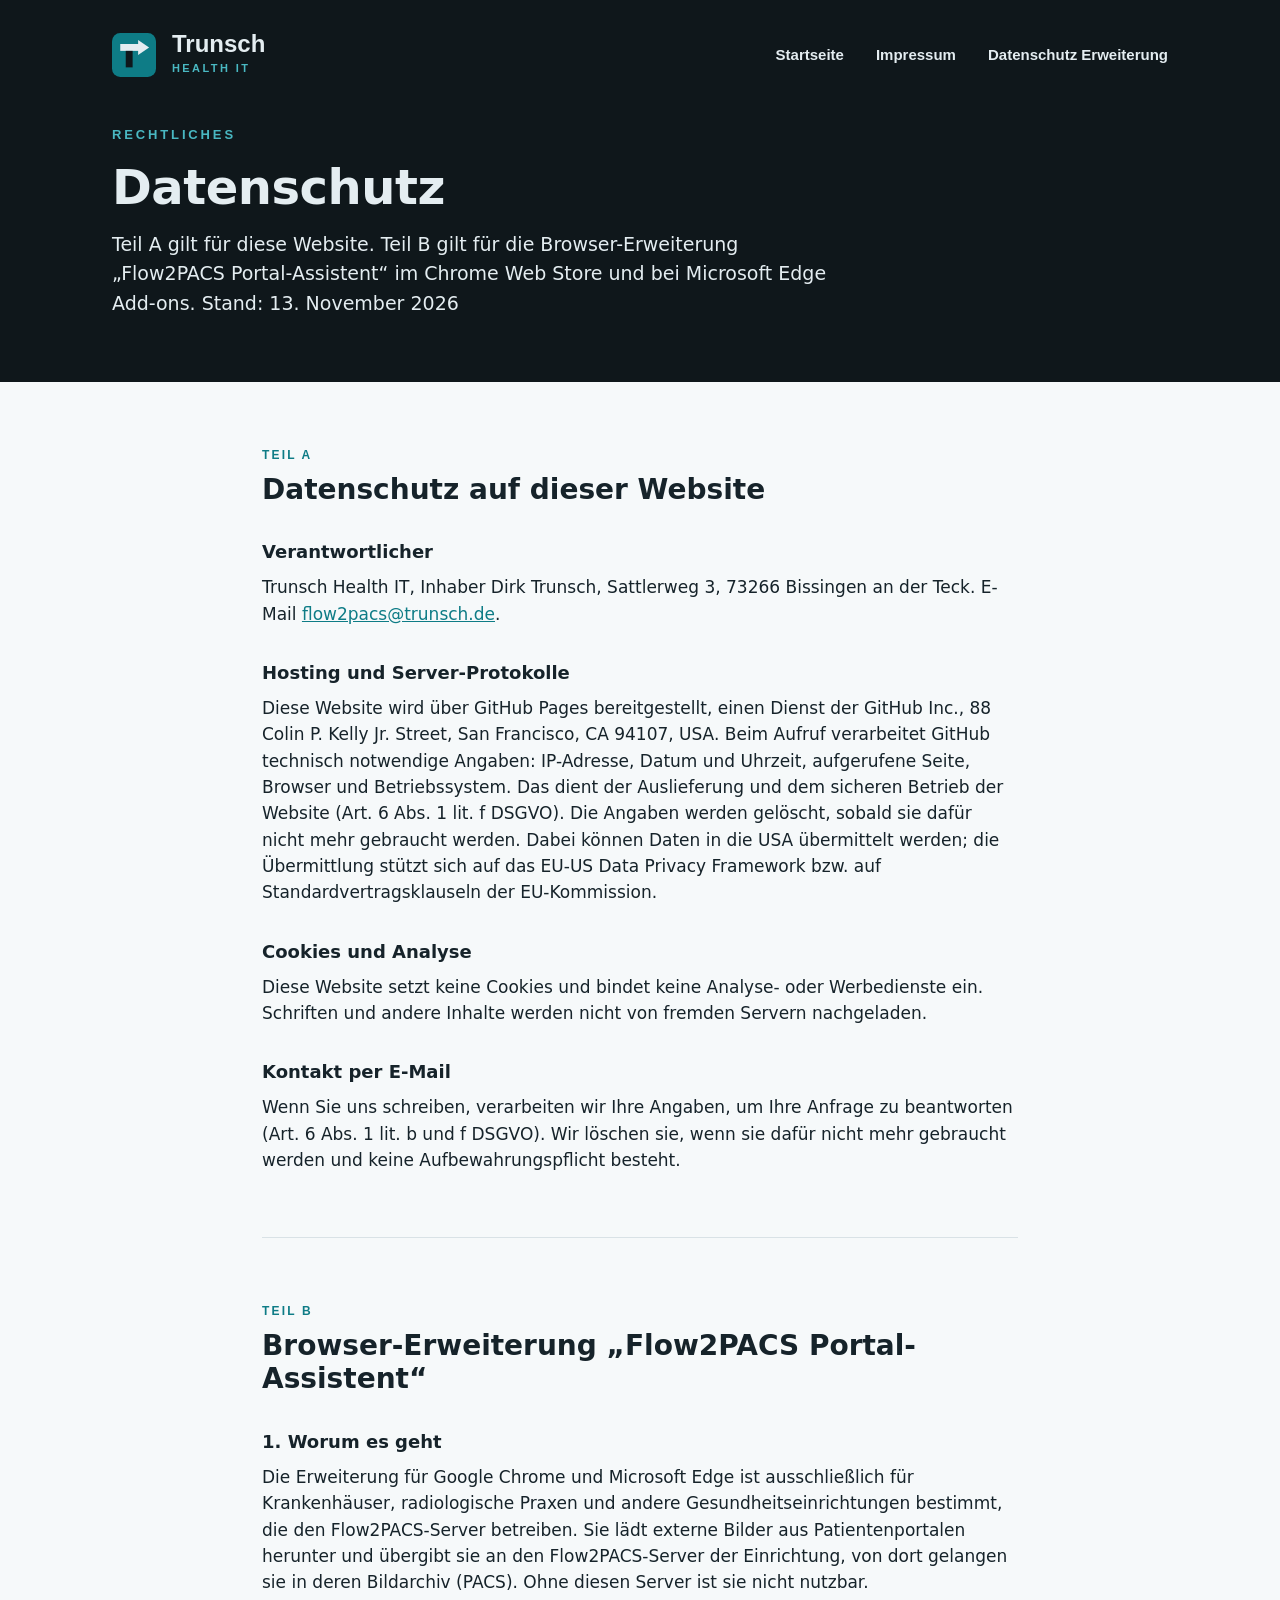
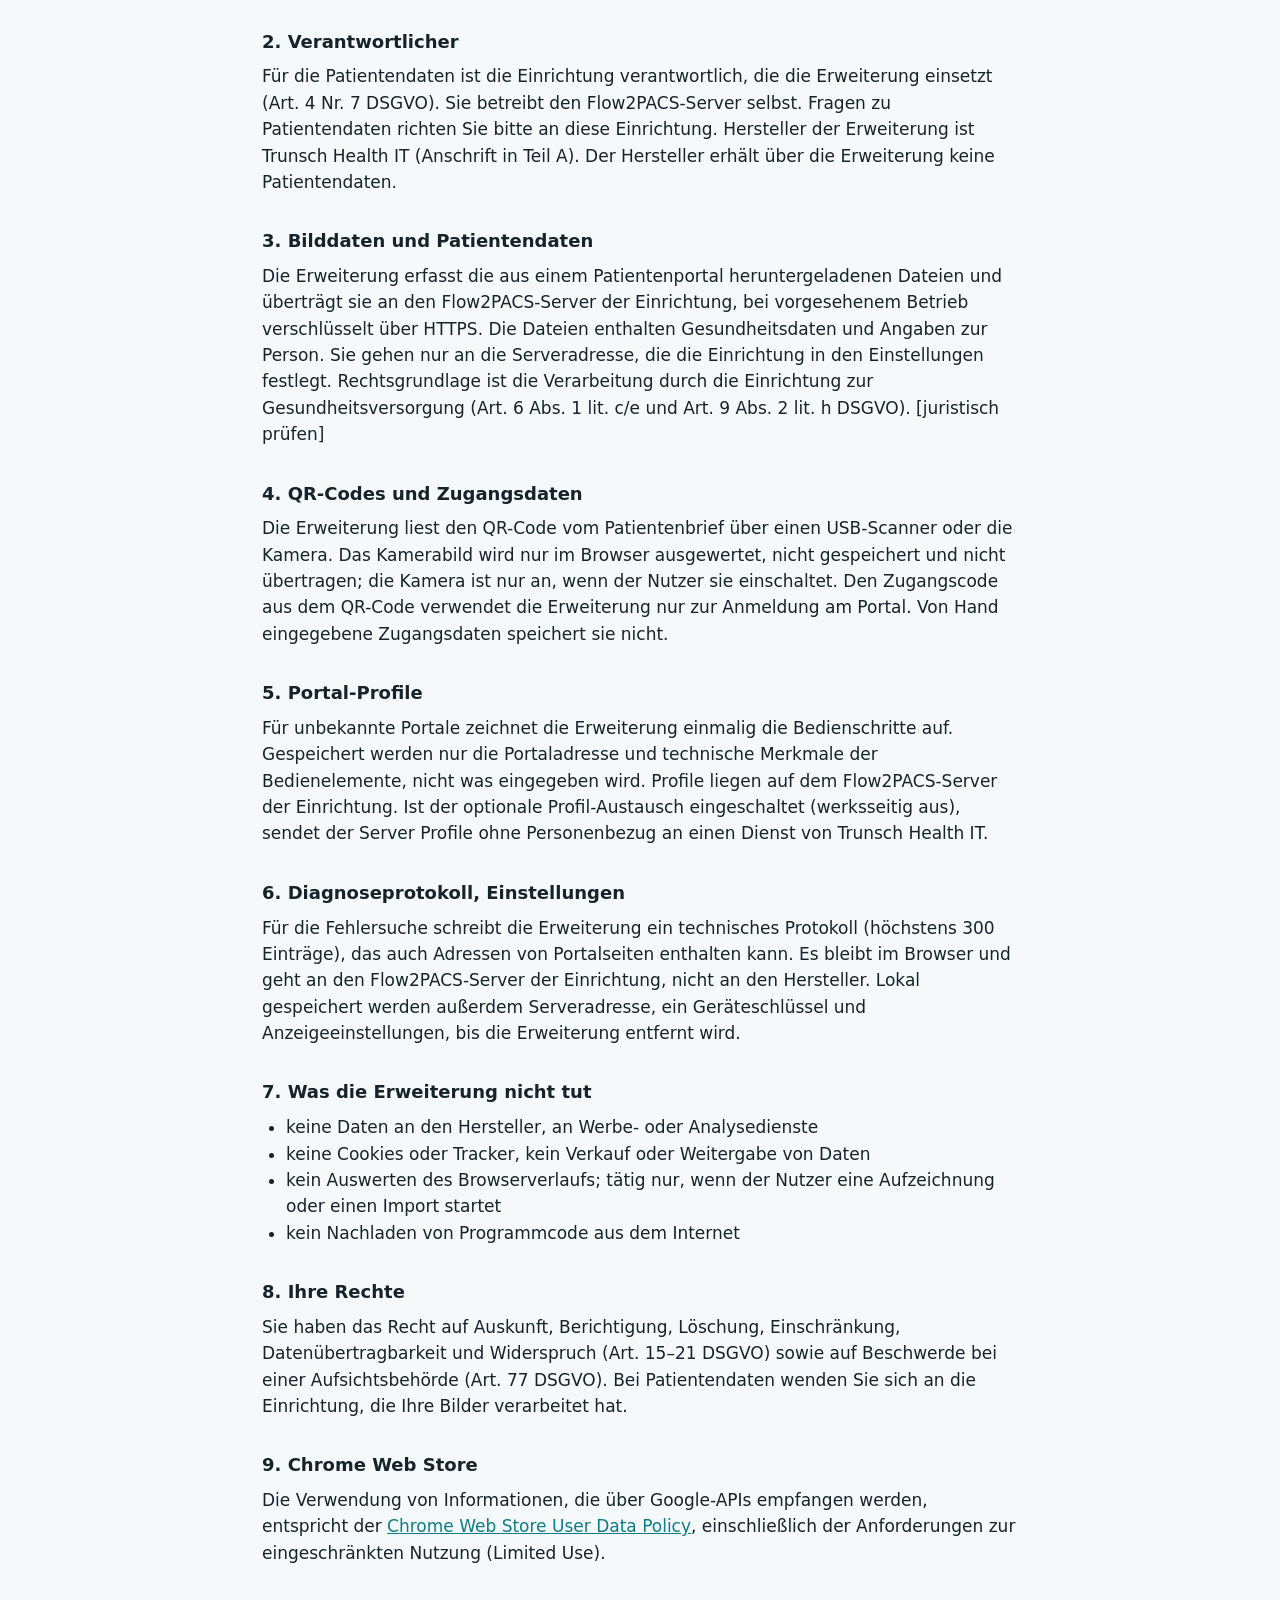
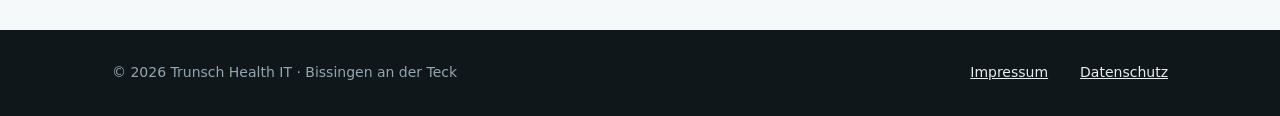
==== datenschutz.html @ 762d2e12 "Website Trunsch Health IT (Startseite, Impressum, Datenschutz) Co-Authored-By: Claude Opus 5.5 <nore" ====
<!doctype html>
<html lang="de">
<head>
<meta charset="utf-8">
<meta name="viewport" content="width=device-width, initial-scale=1">
<title>Datenschutz – Trunsch Health IT</title>
<link rel="icon" href="favicon.svg" type="image/svg+xml">
<link rel="stylesheet" href="style.css">
</head>
<body>
<header class="kopf">
<div class="wrap leiste">
<a class="marke" href="index.html"><svg viewBox="0 0 64 64" width="44" height="44" aria-hidden="true"><rect width="64" height="64" rx="12" fill="#0E7C86"/><rect x="12" y="16" width="28" height="10" fill="#E4EDF1"/><path d="M38 10 L54 21 L38 32 Z" fill="#E4EDF1"/><rect x="20" y="26" width="10" height="24" fill="#0F171B"/></svg><span><b>Trunsch</b><span>Health IT</span></span></a>
<nav class="nav" aria-label="Hauptnavigation">
<a href="index.html">Startseite</a>
<button type="button" class="linkknopf" data-impressum>Impressum</button>
<a href="#erweiterung">Datenschutz Erweiterung</a>
</nav>
</div>
<div class="wrap held">
<div class="eyebrow">Rechtliches</div>
<h1>Datenschutz</h1>
<p>Teil A gilt für diese Website. Teil B gilt für die Browser-Erweiterung „Flow2PACS Portal-Assistent“ im Chrome Web Store und bei Microsoft Edge Add-ons. Stand: 13. November 2026</p>
</div>
</header>

<main class="text">
<section aria-labelledby="teil-a">
<div class="eyebrow">Teil A</div>
<h2 id="teil-a">Datenschutz auf dieser Website</h2>
<h3>Verantwortlicher</h3>
<p>Trunsch Health IT, Inhaber Dirk Trunsch, Sattlerweg 3, 73266 Bissingen an der Teck. E-Mail <a href="&#109;&#97;&#105;&#108;&#116;&#111;&#58;&#102;&#108;&#111;&#119;&#50;&#112;&#97;&#99;&#115;&#64;&#116;&#114;&#117;&#110;&#115;&#99;&#104;&#46;&#100;&#101;">&#102;&#108;&#111;&#119;&#50;&#112;&#97;&#99;&#115;&#64;&#116;&#114;&#117;&#110;&#115;&#99;&#104;&#46;&#100;&#101;</a>.</p>
<h3>Hosting und Server-Protokolle</h3>
<p>Diese Website wird über GitHub Pages bereitgestellt, einen Dienst der GitHub Inc., 88 Colin P. Kelly Jr. Street, San Francisco, CA 94107, USA. Beim Aufruf verarbeitet GitHub technisch notwendige Angaben: IP-Adresse, Datum und Uhrzeit, aufgerufene Seite, Browser und Betriebssystem. Das dient der Auslieferung und dem sicheren Betrieb der Website (Art. 6 Abs. 1 lit. f DSGVO). Die Angaben werden gelöscht, sobald sie dafür nicht mehr gebraucht werden. Dabei können Daten in die USA übermittelt werden; die Übermittlung stützt sich auf das EU-US Data Privacy Framework bzw. auf Standardvertragsklauseln der EU-Kommission.</p>
<h3>Cookies und Analyse</h3>
<p>Diese Website setzt keine Cookies und bindet keine Analyse- oder Werbedienste ein. Schriften und andere Inhalte werden nicht von fremden Servern nachgeladen.</p>
<h3>Kontakt per E-Mail</h3>
<p>Wenn Sie uns schreiben, verarbeiten wir Ihre Angaben, um Ihre Anfrage zu beantworten (Art. 6 Abs. 1 lit. b und f DSGVO). Wir löschen sie, wenn sie dafür nicht mehr gebraucht werden und keine Aufbewahrungspflicht besteht.</p>
</section>

<section id="erweiterung" aria-labelledby="teil-b">
<div class="eyebrow">Teil B</div>
<h2 id="teil-b">Browser-Erweiterung „Flow2PACS Portal-Assistent“</h2>
<h3>1. Worum es geht</h3>
<p>Die Erweiterung für Google Chrome und Microsoft Edge ist ausschließlich für Krankenhäuser, radiologische Praxen und andere Gesundheitseinrichtungen bestimmt, die den Flow2PACS-Server betreiben. Sie lädt externe Bilder aus Patientenportalen herunter und übergibt sie an den Flow2PACS-Server der Einrichtung, von dort gelangen sie in deren Bildarchiv (PACS). Ohne diesen Server ist sie nicht nutzbar.</p>
<h3>2. Verantwortlicher</h3>
<p>Für die Patientendaten ist die Einrichtung verantwortlich, die die Erweiterung einsetzt (Art. 4 Nr. 7 DSGVO). Sie betreibt den Flow2PACS-Server selbst. Fragen zu Patientendaten richten Sie bitte an diese Einrichtung. Hersteller der Erweiterung ist Trunsch Health IT (Anschrift in Teil A). Der Hersteller erhält über die Erweiterung keine Patientendaten.</p>
<h3>3. Bilddaten und Patientendaten</h3>
<p>Die Erweiterung erfasst die aus einem Patientenportal heruntergeladenen Dateien und überträgt sie an den Flow2PACS-Server der Einrichtung, bei vorgesehenem Betrieb verschlüsselt über HTTPS. Die Dateien enthalten Gesundheitsdaten und Angaben zur Person. Sie gehen nur an die Serveradresse, die die Einrichtung in den Einstellungen festlegt. Rechtsgrundlage ist die Verarbeitung durch die Einrichtung zur Gesundheitsversorgung (Art. 6 Abs. 1 lit. c/e und Art. 9 Abs. 2 lit. h DSGVO). [juristisch prüfen]</p>
<h3>4. QR-Codes und Zugangsdaten</h3>
<p>Die Erweiterung liest den QR-Code vom Patientenbrief über einen USB-Scanner oder die Kamera. Das Kamerabild wird nur im Browser ausgewertet, nicht gespeichert und nicht übertragen; die Kamera ist nur an, wenn der Nutzer sie einschaltet. Den Zugangscode aus dem QR-Code verwendet die Erweiterung nur zur Anmeldung am Portal. Von Hand eingegebene Zugangsdaten speichert sie nicht.</p>
<h3>5. Portal-Profile</h3>
<p>Für unbekannte Portale zeichnet die Erweiterung einmalig die Bedienschritte auf. Gespeichert werden nur die Portaladresse und technische Merkmale der Bedienelemente, nicht was eingegeben wird. Profile liegen auf dem Flow2PACS-Server der Einrichtung. Ist der optionale Profil-Austausch eingeschaltet (werksseitig aus), sendet der Server Profile ohne Personenbezug an einen Dienst von Trunsch Health IT.</p>
<h3>6. Diagnoseprotokoll, Einstellungen</h3>
<p>Für die Fehlersuche schreibt die Erweiterung ein technisches Protokoll (höchstens 300 Einträge), das auch Adressen von Portalseiten enthalten kann. Es bleibt im Browser und geht an den Flow2PACS-Server der Einrichtung, nicht an den Hersteller. Lokal gespeichert werden außerdem Serveradresse, ein Geräteschlüssel und Anzeigeeinstellungen, bis die Erweiterung entfernt wird.</p>
<h3>7. Was die Erweiterung nicht tut</h3>
<ul>
<li>keine Daten an den Hersteller, an Werbe- oder Analysedienste</li>
<li>keine Cookies oder Tracker, kein Verkauf oder Weitergabe von Daten</li>
<li>kein Auswerten des Browserverlaufs; tätig nur, wenn der Nutzer eine Aufzeichnung oder einen Import startet</li>
<li>kein Nachladen von Programmcode aus dem Internet</li>
</ul>
<h3>8. Ihre Rechte</h3>
<p>Sie haben das Recht auf Auskunft, Berichtigung, Löschung, Einschränkung, Datenübertragbarkeit und Widerspruch (Art. 15–21 DSGVO) sowie auf Beschwerde bei einer Aufsichtsbehörde (Art. 77 DSGVO). Bei Patientendaten wenden Sie sich an die Einrichtung, die Ihre Bilder verarbeitet hat.</p>
<h3>9. Chrome Web Store</h3>
<p>Die Verwendung von Informationen, die über Google-APIs empfangen werden, entspricht der <a href="https://developer.chrome.com/docs/webstore/program-policies/user-data-faq">Chrome Web Store User Data Policy</a>, einschließlich der Anforderungen zur eingeschränkten Nutzung (Limited Use).</p>
</section>
</main>

<footer class="fuss">
<div class="wrap">
<span>© 2026 Trunsch Health IT · Bissingen an der Teck</span>
<nav aria-label="Rechtliches"><button type="button" class="linkknopf" data-impressum>Impressum</button><a href="datenschutz.html">Datenschutz</a></nav>
</div>
</footer>

<dialog id="impressum" aria-labelledby="impressum-titel">
<div class="kopfzeile">
<div><div class="eyebrow">Rechtliches</div><h2 id="impressum-titel">Impressum</h2></div>
<form method="dialog"><button class="schliessen" aria-label="Impressum schließen"><svg width="20" height="20" viewBox="0 0 24 24" fill="none" stroke="currentColor" stroke-width="2" stroke-linecap="round" aria-hidden="true"><path d="M18 6 6 18"/><path d="m6 6 12 12"/></svg></button></form>
</div>
<h3 style="margin-top:0">Angaben gemäß § 5 DDG</h3>
<p>Trunsch Health IT<br>Inhaber: Dirk Trunsch<br>Sattlerweg 3<br>73266 Bissingen an der Teck<br>Deutschland</p>
<h3>Kontakt</h3>
<p>E-Mail: <a href="&#109;&#97;&#105;&#108;&#116;&#111;&#58;&#102;&#108;&#111;&#119;&#50;&#112;&#97;&#99;&#115;&#64;&#116;&#114;&#117;&#110;&#115;&#99;&#104;&#46;&#100;&#101;">&#102;&#108;&#111;&#119;&#50;&#112;&#97;&#99;&#115;&#64;&#116;&#114;&#117;&#110;&#115;&#99;&#104;&#46;&#100;&#101;</a></p>
<h3>Verantwortlich für den Inhalt nach § 18 Abs. 2 MStV</h3>
<p>Dirk Trunsch, Anschrift wie oben</p>
<h3>Verbraucherstreitbeilegung</h3>
<p>Wir sind nicht bereit und nicht verpflichtet, an Streitbeilegungsverfahren vor einer Verbraucherschlichtungsstelle teilzunehmen.</p>
</dialog>
<script>
// Impressum-Fenster: jeder Knopf mit data-impressum öffnet es; Esc und der Schließen-Knopf schließen es (natives <dialog>).
document.querySelectorAll('[data-impressum]').forEach(function (k) {
  k.addEventListener('click', function () { document.getElementById('impressum').showModal(); });
});
if (location.hash === '#impressum') { document.getElementById('impressum').showModal(); }
</script>

</body>
</html>
---- style.css ----
/* Trunsch Health IT – Website. Farben und Schriften aus dem Design-System "Trunsch Health IT". */

:root{--petrol:#0E7C86;--night:#0F171B;--night-ink:#E4EDF1;--night-accent:#49B8C2;--night-muted:#93A5AE;
  --paper:#F6F9FA;--ink:#16232A;--muted:#5B6C75;--line:#D9E2E6;--chip:#EDF3F5}
*{box-sizing:border-box}
body{margin:0;background:var(--paper);color:var(--ink);font-family:"Source Sans 3","Segoe UI",system-ui,sans-serif;font-size:17px;line-height:1.55}
h1,h2,h3,.display{font-family:"Archivo","Segoe UI",system-ui,sans-serif}
a{color:var(--petrol)}a:hover{color:var(--ink)}
.wrap{max-width:1120px;margin:0 auto;padding:32px}
.eyebrow{font-family:"Archivo",sans-serif;font-weight:600;font-size:12px;letter-spacing:.18em;text-transform:uppercase;color:var(--petrol);margin-bottom:8px}

.kopf{background:var(--night);color:var(--night-ink)}
.kopf .leiste{display:flex;flex-wrap:wrap;justify-content:space-between;align-items:center;gap:16px}
.marke{display:flex;align-items:center;gap:16px;text-decoration:none;color:var(--night-ink)}
.marke:hover{color:var(--night-ink)}
.marke b{display:block;font-family:"Archivo",sans-serif;font-weight:700;font-size:24px;line-height:1}
.marke span span{display:block;font-family:"Archivo",sans-serif;font-weight:600;font-size:11px;letter-spacing:.22em;text-transform:uppercase;color:var(--night-accent);margin-top:4px}
.nav{display:flex;flex-wrap:wrap;gap:32px;font-family:"Archivo",sans-serif;font-weight:600;font-size:15px}
.nav a,.linkknopf{color:var(--night-ink);text-decoration:none;background:none;border:0;padding:0;font:inherit;cursor:pointer}
.nav a:hover,.linkknopf:hover{color:var(--night-accent)}
.held{padding-top:16px;padding-bottom:64px}
.held .eyebrow{color:var(--night-accent);font-size:13px;letter-spacing:.22em;margin-bottom:16px}
.held h1{margin:0;font-weight:700;font-size:clamp(32px,5vw,48px);line-height:1.1;letter-spacing:-.01em;max-width:820px}
.held p{margin:16px 0 0;font-size:19px;max-width:720px}

.produkt{padding-top:64px}
.produkt .titel{display:flex;align-items:center;gap:16px;margin-bottom:16px}
.produkt h2{margin:0;font-weight:700;font-size:0;line-height:1.15}
.produkt h2 span{font-size:32px}
.zwei{color:var(--petrol)}
.produkt .intro{margin:0 0 32px;max-width:760px}
.karten{display:grid;grid-template-columns:repeat(auto-fit,minmax(260px,1fr));gap:16px}
.karte{background:var(--chip);border:1px solid var(--line);border-radius:8px;padding:16px 16px 32px}
.karte h3{margin:0 0 8px;font-weight:650;font-size:18px}
.karte p{margin:0;font-size:15px;color:var(--muted)}
.technik{margin:16px 0 0;font-family:"IBM Plex Mono",Consolas,monospace;font-size:13px;color:var(--muted)}

.kontakt{background:#fff;border:1px solid var(--line);border-radius:8px;padding:32px;display:flex;flex-wrap:wrap;justify-content:space-between;align-items:flex-end;gap:32px}
.kontakt .kontakt-text{flex:1 1 420px}
.kontakt h2{margin:0 0 8px;font-weight:700;font-size:26px;line-height:1.2}
.kontakt p{margin:0;color:var(--muted)}
.kontakt .person{display:flex;flex-direction:column;gap:4px}
.kontakt .person b{font-family:"Archivo",sans-serif;font-weight:600;font-size:18px}
.abstand-unten{padding-bottom:64px}

.text{max-width:820px;margin:0 auto;padding:64px 32px}
.text h2{margin:0 0 16px;font-weight:700;font-size:28px;line-height:1.2}
.text h3{margin:32px 0 8px;font-weight:650;font-size:18px}
.text p{margin:0}
.text ul{margin:0;padding-left:24px}
.text section + section{margin-top:64px;padding-top:64px;border-top:1px solid var(--line)}

.fuss{background:var(--night);color:var(--night-muted);font-size:14px}
.fuss .wrap{display:flex;flex-wrap:wrap;justify-content:space-between;gap:16px}
.fuss nav{display:flex;gap:32px}
.fuss a,.fuss .linkknopf{color:var(--night-ink);text-decoration:underline}

dialog{border:0;border-radius:8px;padding:32px;max-width:560px;width:calc(100% - 32px);color:var(--ink)}
dialog::backdrop{background:rgba(15,23,27,.6)}
dialog .kopfzeile{display:flex;justify-content:space-between;align-items:flex-start;gap:16px;margin-bottom:16px}
dialog h2{margin:0;font-weight:700;font-size:26px;line-height:1.2}
dialog h3{margin:16px 0 8px;font-weight:650;font-size:16px}
dialog p{margin:0;font-size:16px}
.schliessen{width:44px;height:44px;display:flex;align-items:center;justify-content:center;background:var(--chip);border:1px solid var(--line);border-radius:6px;color:var(--ink);cursor:pointer}
:focus-visible{outline:2px solid var(--night-accent);outline-offset:2px}
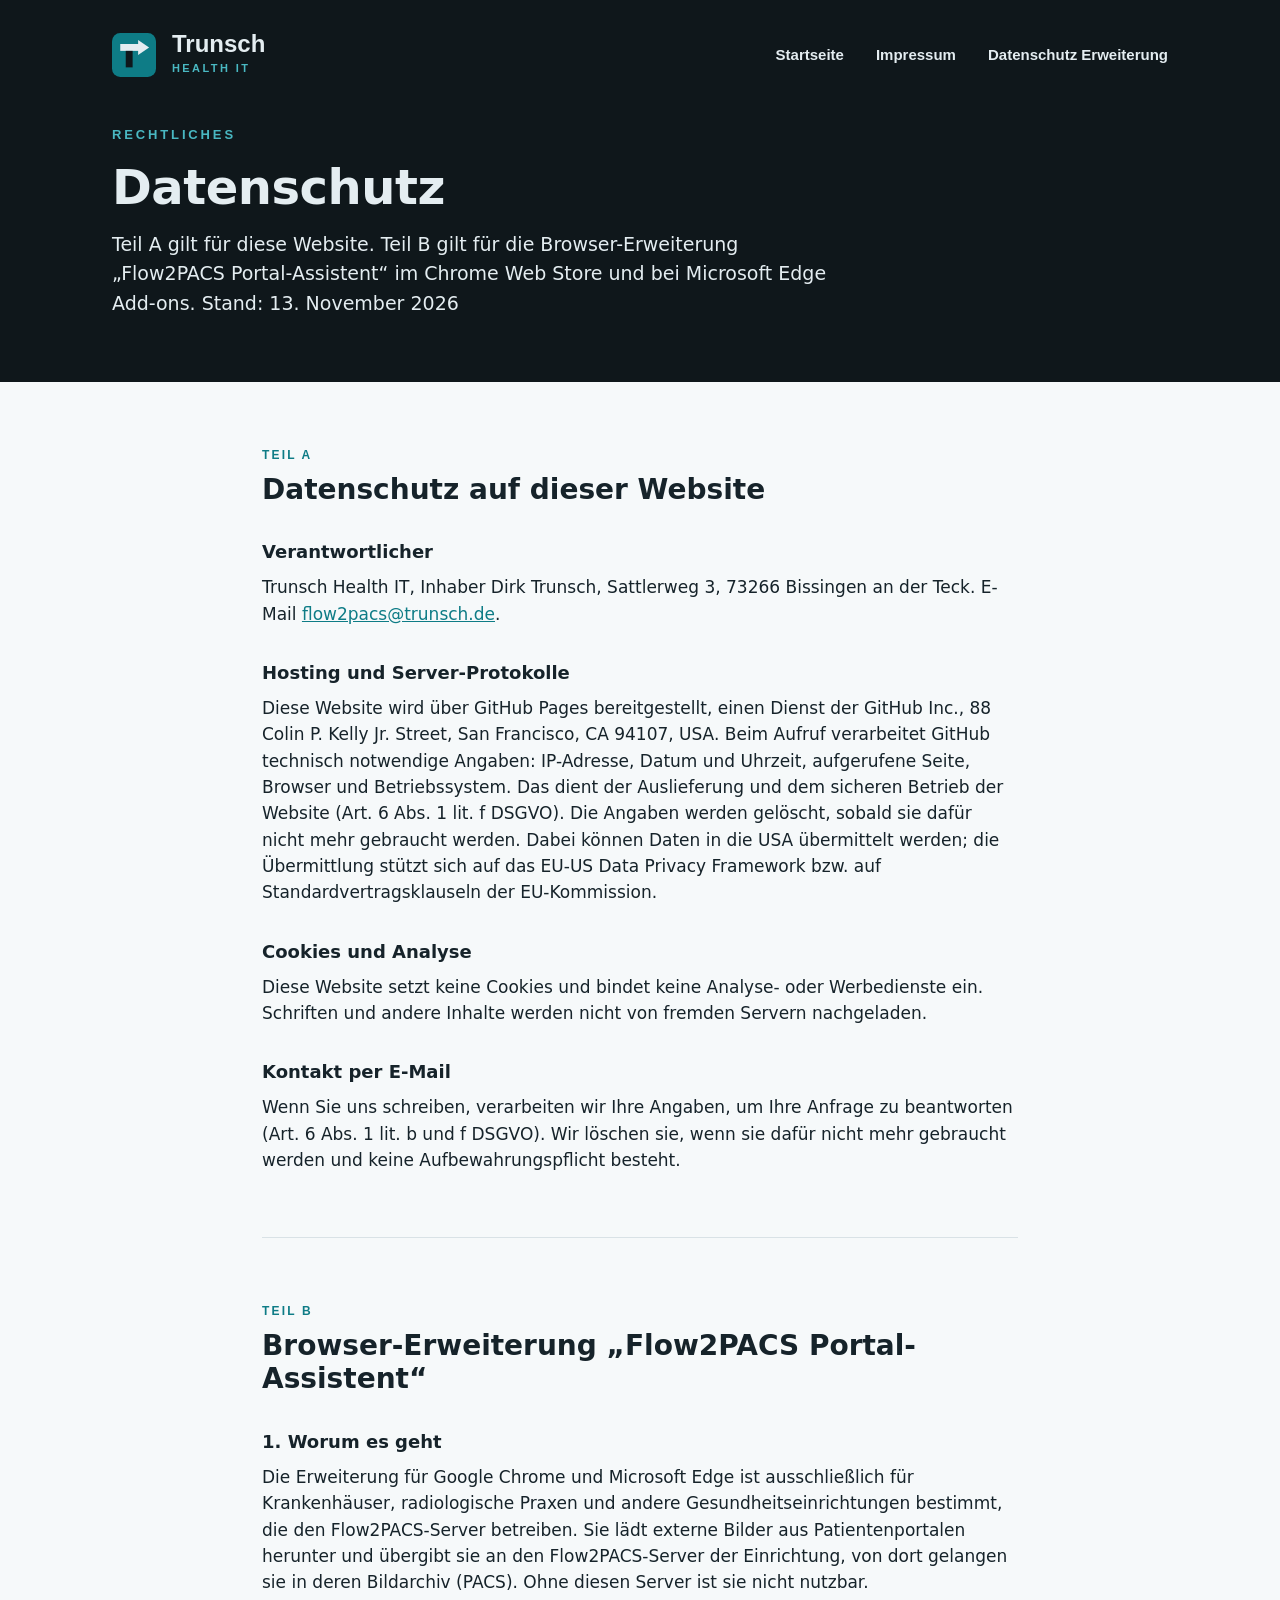
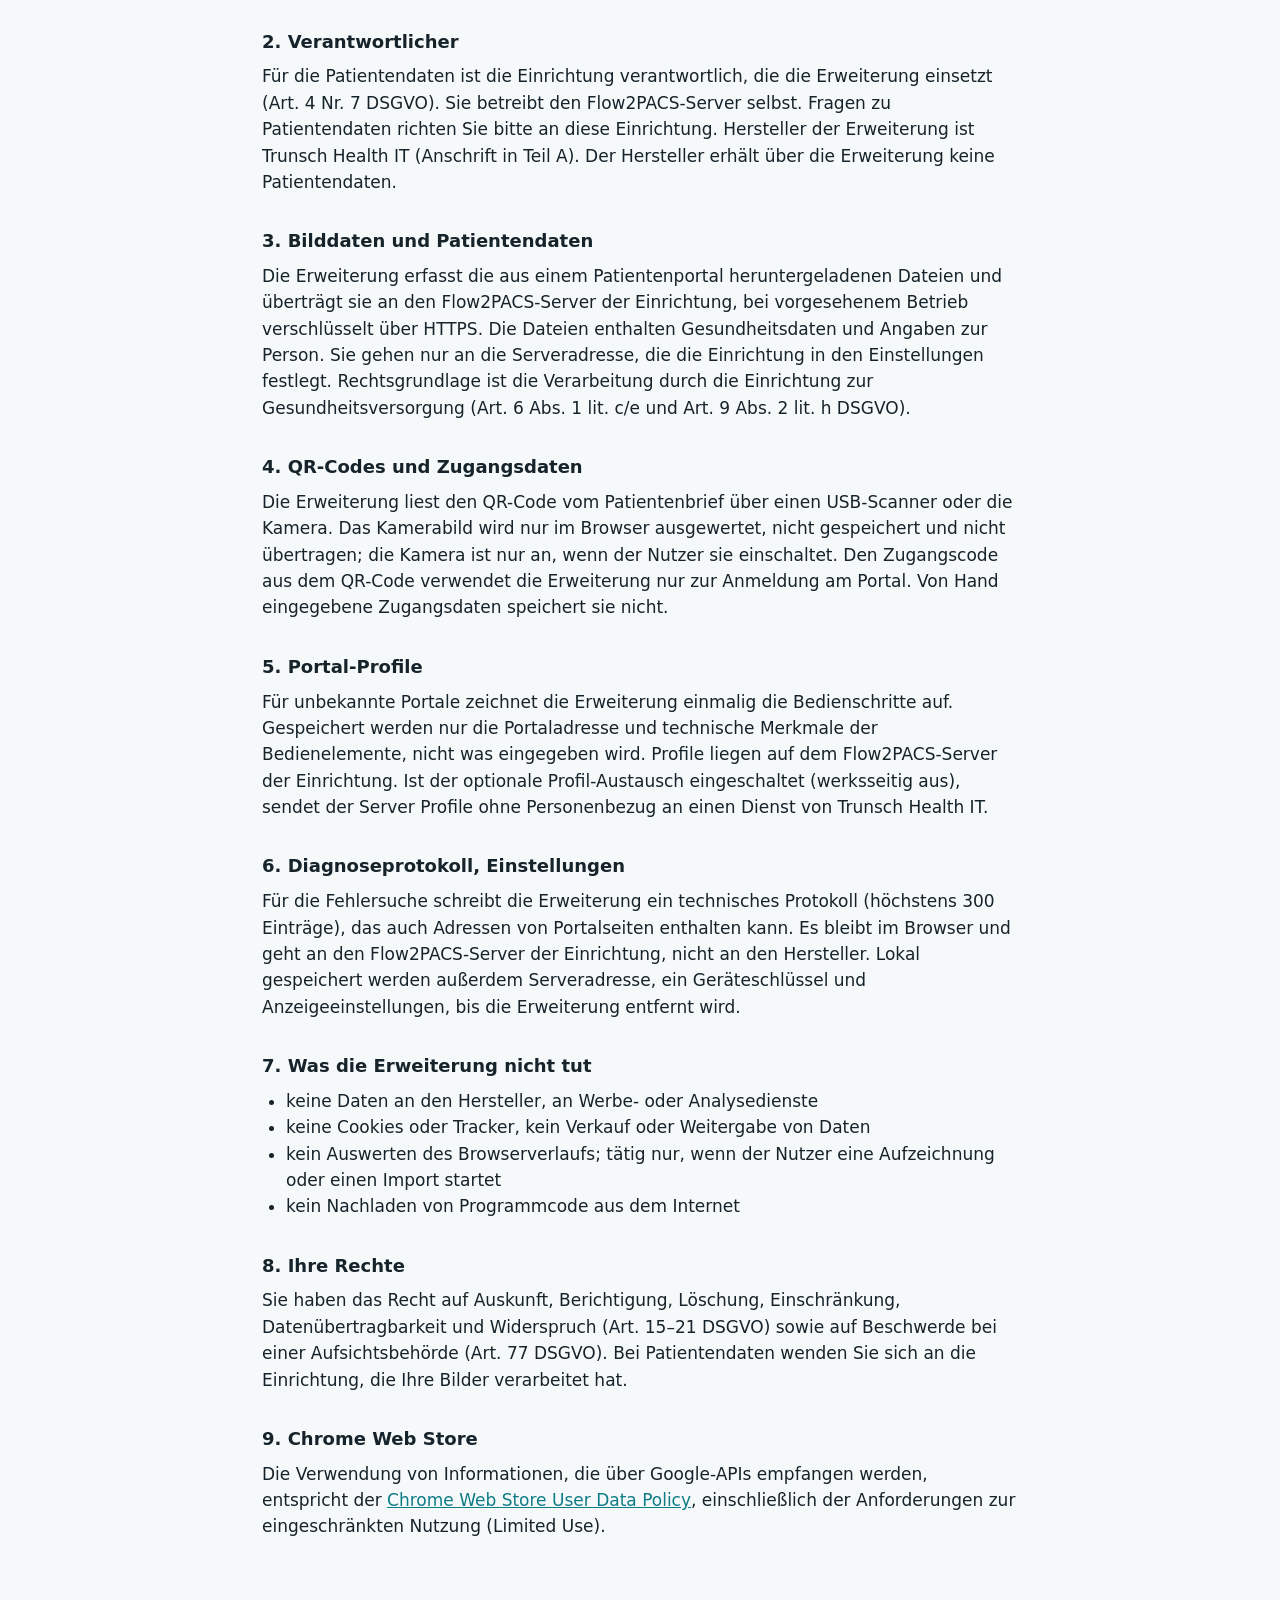
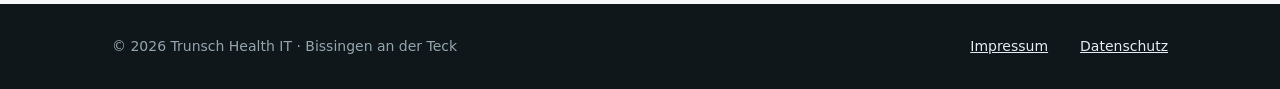
==== commit a95dd6ef: "Datenschutz: Bearbeitungsvermerk entfernt Co-Authored-By: Claude Opus 5.5 <noreply@anthropic.com>" ====
--- a/datenschutz.html
+++ b/datenschutz.html
@@ -46,7 +46,7 @@
 <h3>2. Verantwortlicher</h3>
 <p>Für die Patientendaten ist die Einrichtung verantwortlich, die die Erweiterung einsetzt (Art. 4 Nr. 7 DSGVO). Sie betreibt den Flow2PACS-Server selbst. Fragen zu Patientendaten richten Sie bitte an diese Einrichtung. Hersteller der Erweiterung ist Trunsch Health IT (Anschrift in Teil A). Der Hersteller erhält über die Erweiterung keine Patientendaten.</p>
 <h3>3. Bilddaten und Patientendaten</h3>
-<p>Die Erweiterung erfasst die aus einem Patientenportal heruntergeladenen Dateien und überträgt sie an den Flow2PACS-Server der Einrichtung, bei vorgesehenem Betrieb verschlüsselt über HTTPS. Die Dateien enthalten Gesundheitsdaten und Angaben zur Person. Sie gehen nur an die Serveradresse, die die Einrichtung in den Einstellungen festlegt. Rechtsgrundlage ist die Verarbeitung durch die Einrichtung zur Gesundheitsversorgung (Art. 6 Abs. 1 lit. c/e und Art. 9 Abs. 2 lit. h DSGVO). [juristisch prüfen]</p>
+<p>Die Erweiterung erfasst die aus einem Patientenportal heruntergeladenen Dateien und überträgt sie an den Flow2PACS-Server der Einrichtung, bei vorgesehenem Betrieb verschlüsselt über HTTPS. Die Dateien enthalten Gesundheitsdaten und Angaben zur Person. Sie gehen nur an die Serveradresse, die die Einrichtung in den Einstellungen festlegt. Rechtsgrundlage ist die Verarbeitung durch die Einrichtung zur Gesundheitsversorgung (Art. 6 Abs. 1 lit. c/e und Art. 9 Abs. 2 lit. h DSGVO).</p>
 <h3>4. QR-Codes und Zugangsdaten</h3>
 <p>Die Erweiterung liest den QR-Code vom Patientenbrief über einen USB-Scanner oder die Kamera. Das Kamerabild wird nur im Browser ausgewertet, nicht gespeichert und nicht übertragen; die Kamera ist nur an, wenn der Nutzer sie einschaltet. Den Zugangscode aus dem QR-Code verwendet die Erweiterung nur zur Anmeldung am Portal. Von Hand eingegebene Zugangsdaten speichert sie nicht.</p>
 <h3>5. Portal-Profile</h3>
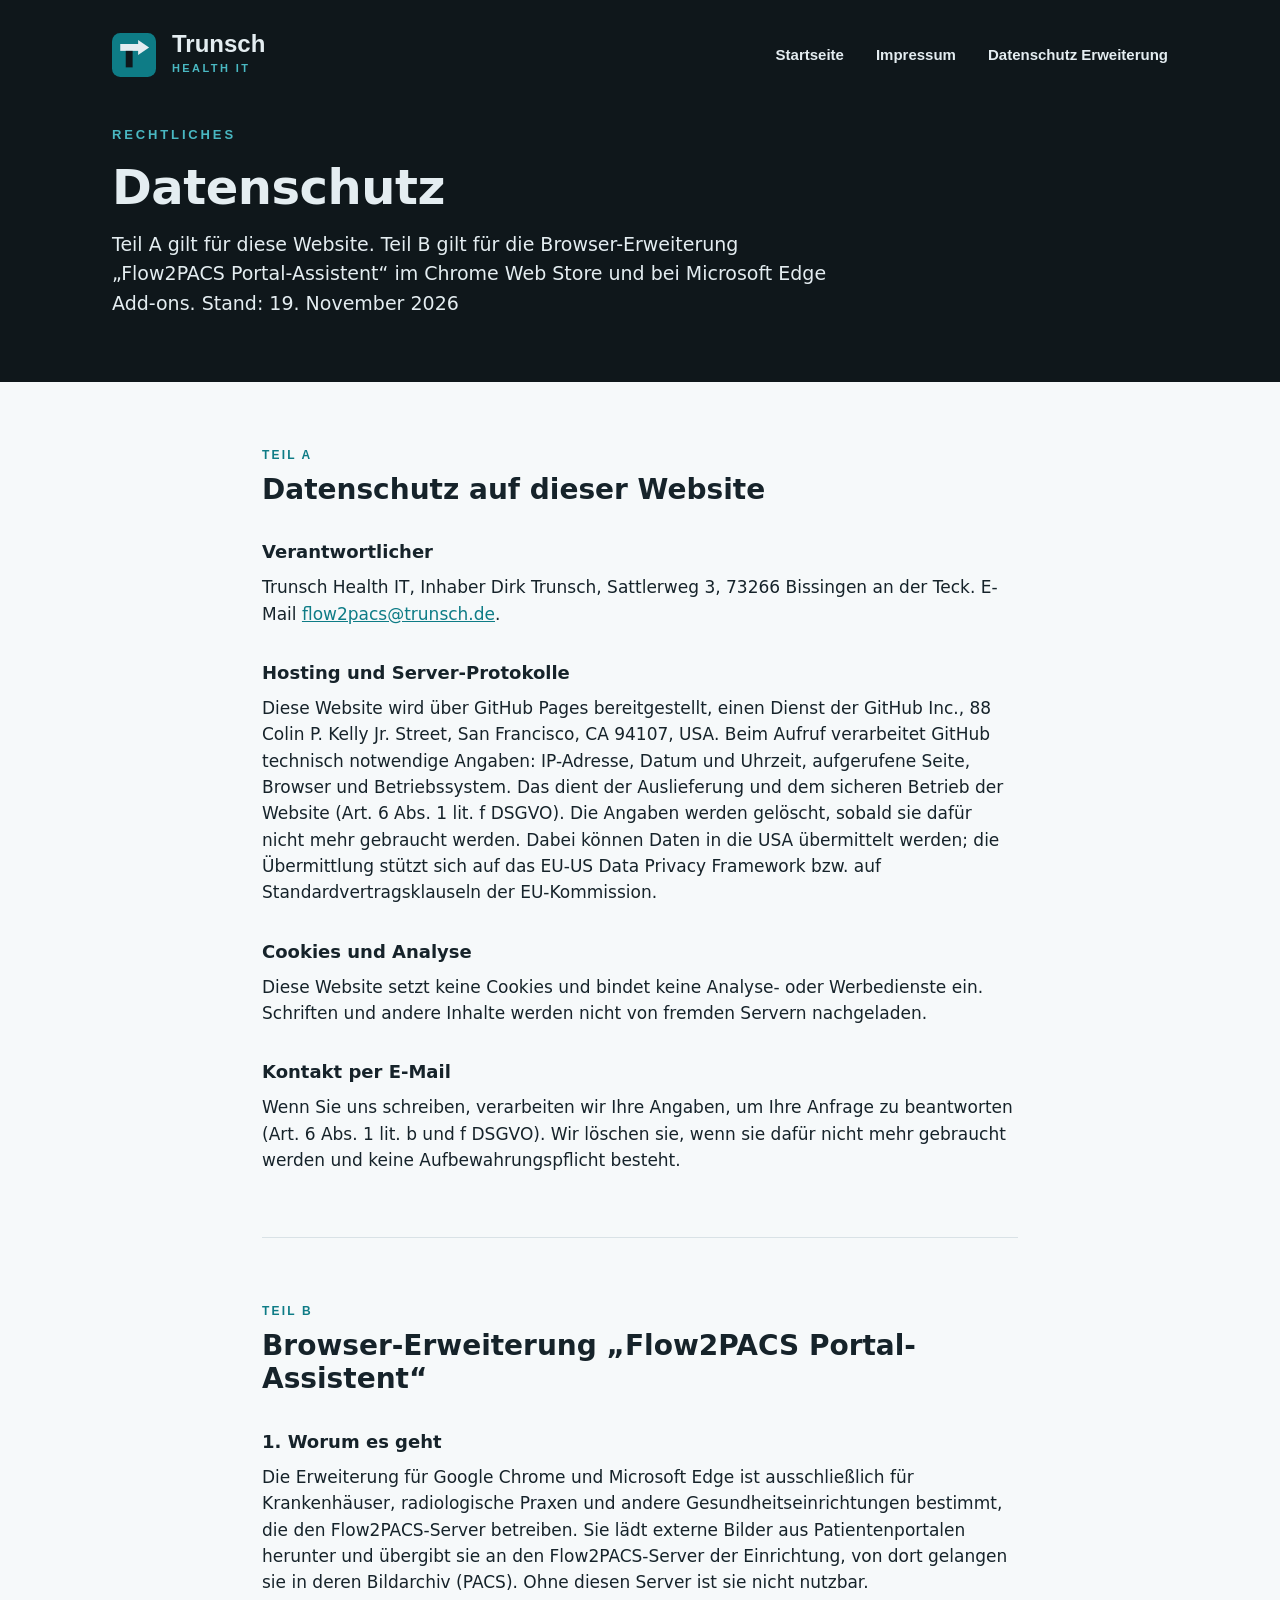
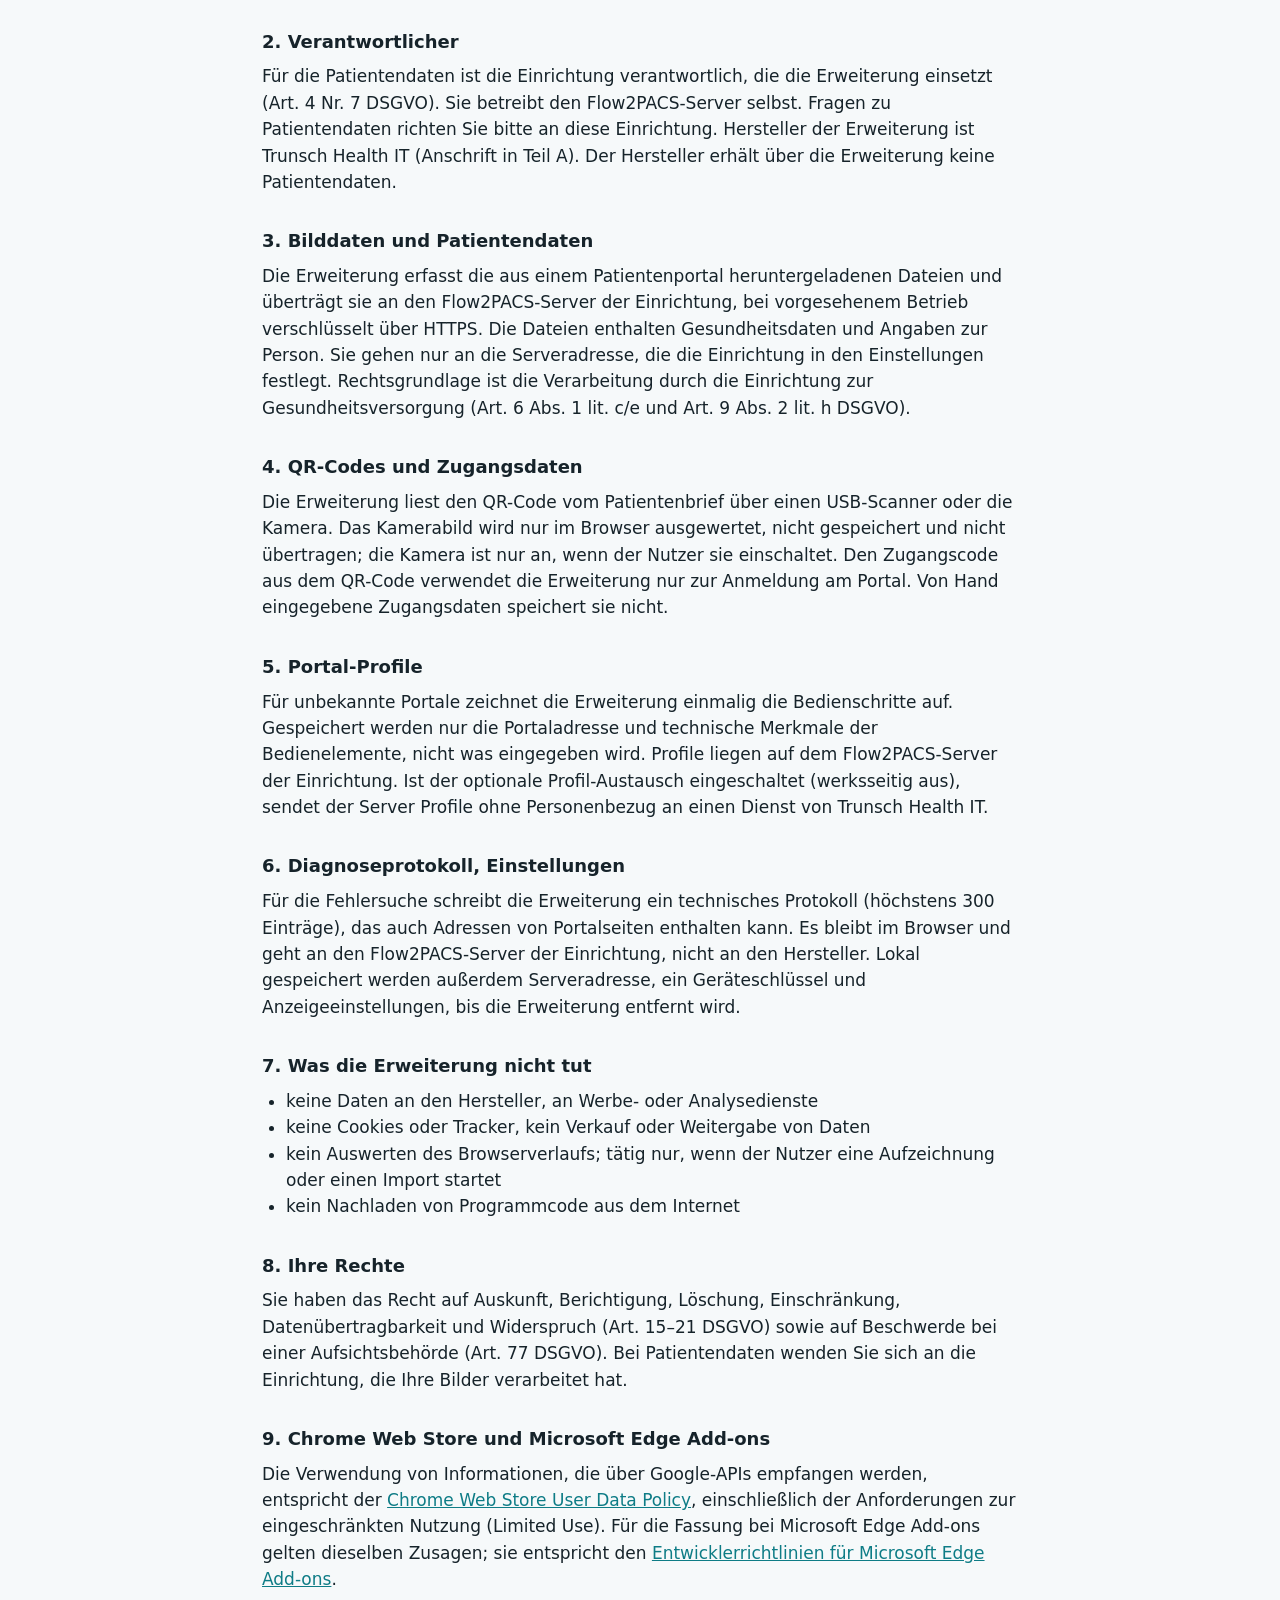
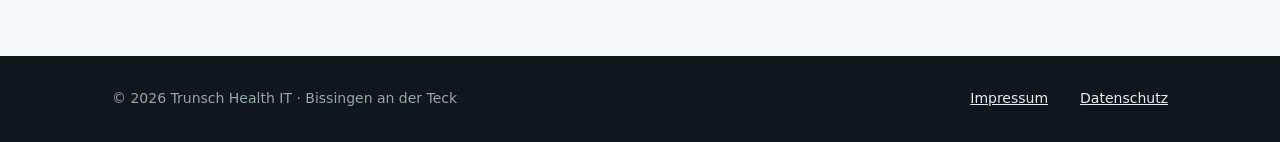
==== commit 2fca62cb: "Datenschutz: Abschnitt 9 nennt auch Microsoft Edge Add-ons Co-Authored-By: Claude Fable 5.2 <noreply" ====
--- a/datenschutz.html
+++ b/datenschutz.html
@@ -20,7 +20,7 @@
 <div class="wrap held">
 <div class="eyebrow">Rechtliches</div>
 <h1>Datenschutz</h1>
-<p>Teil A gilt für diese Website. Teil B gilt für die Browser-Erweiterung „Flow2PACS Portal-Assistent“ im Chrome Web Store und bei Microsoft Edge Add-ons. Stand: 13. November 2026</p>
+<p>Teil A gilt für diese Website. Teil B gilt für die Browser-Erweiterung „Flow2PACS Portal-Assistent“ im Chrome Web Store und bei Microsoft Edge Add-ons. Stand: 19. November 2026</p>
 </div>
 </header>
 
@@ -62,8 +62,8 @@
 </ul>
 <h3>8. Ihre Rechte</h3>
 <p>Sie haben das Recht auf Auskunft, Berichtigung, Löschung, Einschränkung, Datenübertragbarkeit und Widerspruch (Art. 15–21 DSGVO) sowie auf Beschwerde bei einer Aufsichtsbehörde (Art. 77 DSGVO). Bei Patientendaten wenden Sie sich an die Einrichtung, die Ihre Bilder verarbeitet hat.</p>
-<h3>9. Chrome Web Store</h3>
-<p>Die Verwendung von Informationen, die über Google-APIs empfangen werden, entspricht der <a href="https://developer.chrome.com/docs/webstore/program-policies/user-data-faq">Chrome Web Store User Data Policy</a>, einschließlich der Anforderungen zur eingeschränkten Nutzung (Limited Use).</p>
+<h3>9. Chrome Web Store und Microsoft Edge Add-ons</h3>
+<p>Die Verwendung von Informationen, die über Google-APIs empfangen werden, entspricht der <a href="https://developer.chrome.com/docs/webstore/program-policies/user-data-faq">Chrome Web Store User Data Policy</a>, einschließlich der Anforderungen zur eingeschränkten Nutzung (Limited Use). Für die Fassung bei Microsoft Edge Add-ons gelten dieselben Zusagen; sie entspricht den <a href="https://learn.microsoft.com/legal/microsoft-edge/extensions/developer-policies">Entwicklerrichtlinien für Microsoft Edge Add-ons</a>.</p>
 </section>
 </main>
 
--- a/style.css
+++ b/style.css
@@ -23,7 +23,7 @@
 .held h1{margin:0;font-weight:700;font-size:clamp(32px,5vw,48px);line-height:1.1;letter-spacing:-.01em;max-width:820px}
 .held p{margin:16px 0 0;font-size:19px;max-width:720px}
 
-.produkt{padding-top:64px}
+.produkt{padding-top:64px;scroll-margin-top:16px}
 .produkt .titel{display:flex;align-items:center;gap:16px;margin-bottom:16px}
 .produkt h2{margin:0;font-weight:700;font-size:0;line-height:1.15}
 .produkt h2 span{font-size:32px}
@@ -33,6 +33,15 @@
 .karte{background:var(--chip);border:1px solid var(--line);border-radius:8px;padding:16px 16px 32px}
 .karte h3{margin:0 0 8px;font-weight:650;font-size:18px}
 .karte p{margin:0;font-size:15px;color:var(--muted)}
+.weitere{padding-top:64px;scroll-margin-top:16px}
+.weitere-raster{display:grid;grid-template-columns:repeat(auto-fit,minmax(300px,1fr));gap:16px}
+.weiteres{background:#fff;border:1px solid var(--line);border-radius:8px;padding:24px;scroll-margin-top:16px}
+.weiteres h3{margin:0 0 8px;font-weight:700;font-size:0;line-height:1.15}
+.weiteres h3 span{font-size:24px}
+.weiteres p{margin:0;font-size:15px;color:var(--muted)}
+.weiteres ul{margin:16px 0 0;padding-left:20px;font-size:15px}
+.weiteres li + li{margin-top:4px}
+.weiteres .technik{margin-top:16px;font-size:13px}
 .technik{margin:16px 0 0;font-family:"IBM Plex Mono",Consolas,monospace;font-size:13px;color:var(--muted)}
 
 .kontakt{background:#fff;border:1px solid var(--line);border-radius:8px;padding:32px;display:flex;flex-wrap:wrap;justify-content:space-between;align-items:flex-end;gap:32px}
@@ -63,3 +72,4 @@
 dialog p{margin:0;font-size:16px}
 .schliessen{width:44px;height:44px;display:flex;align-items:center;justify-content:center;background:var(--chip);border:1px solid var(--line);border-radius:6px;color:var(--ink);cursor:pointer}
 :focus-visible{outline:2px solid var(--night-accent);outline-offset:2px}
+@media(max-width:640px){.nav{gap:8px 24px}.wrap{padding:24px 20px}.held{padding-bottom:40px}.produkt{padding-top:40px}.kontakt{padding:24px}}
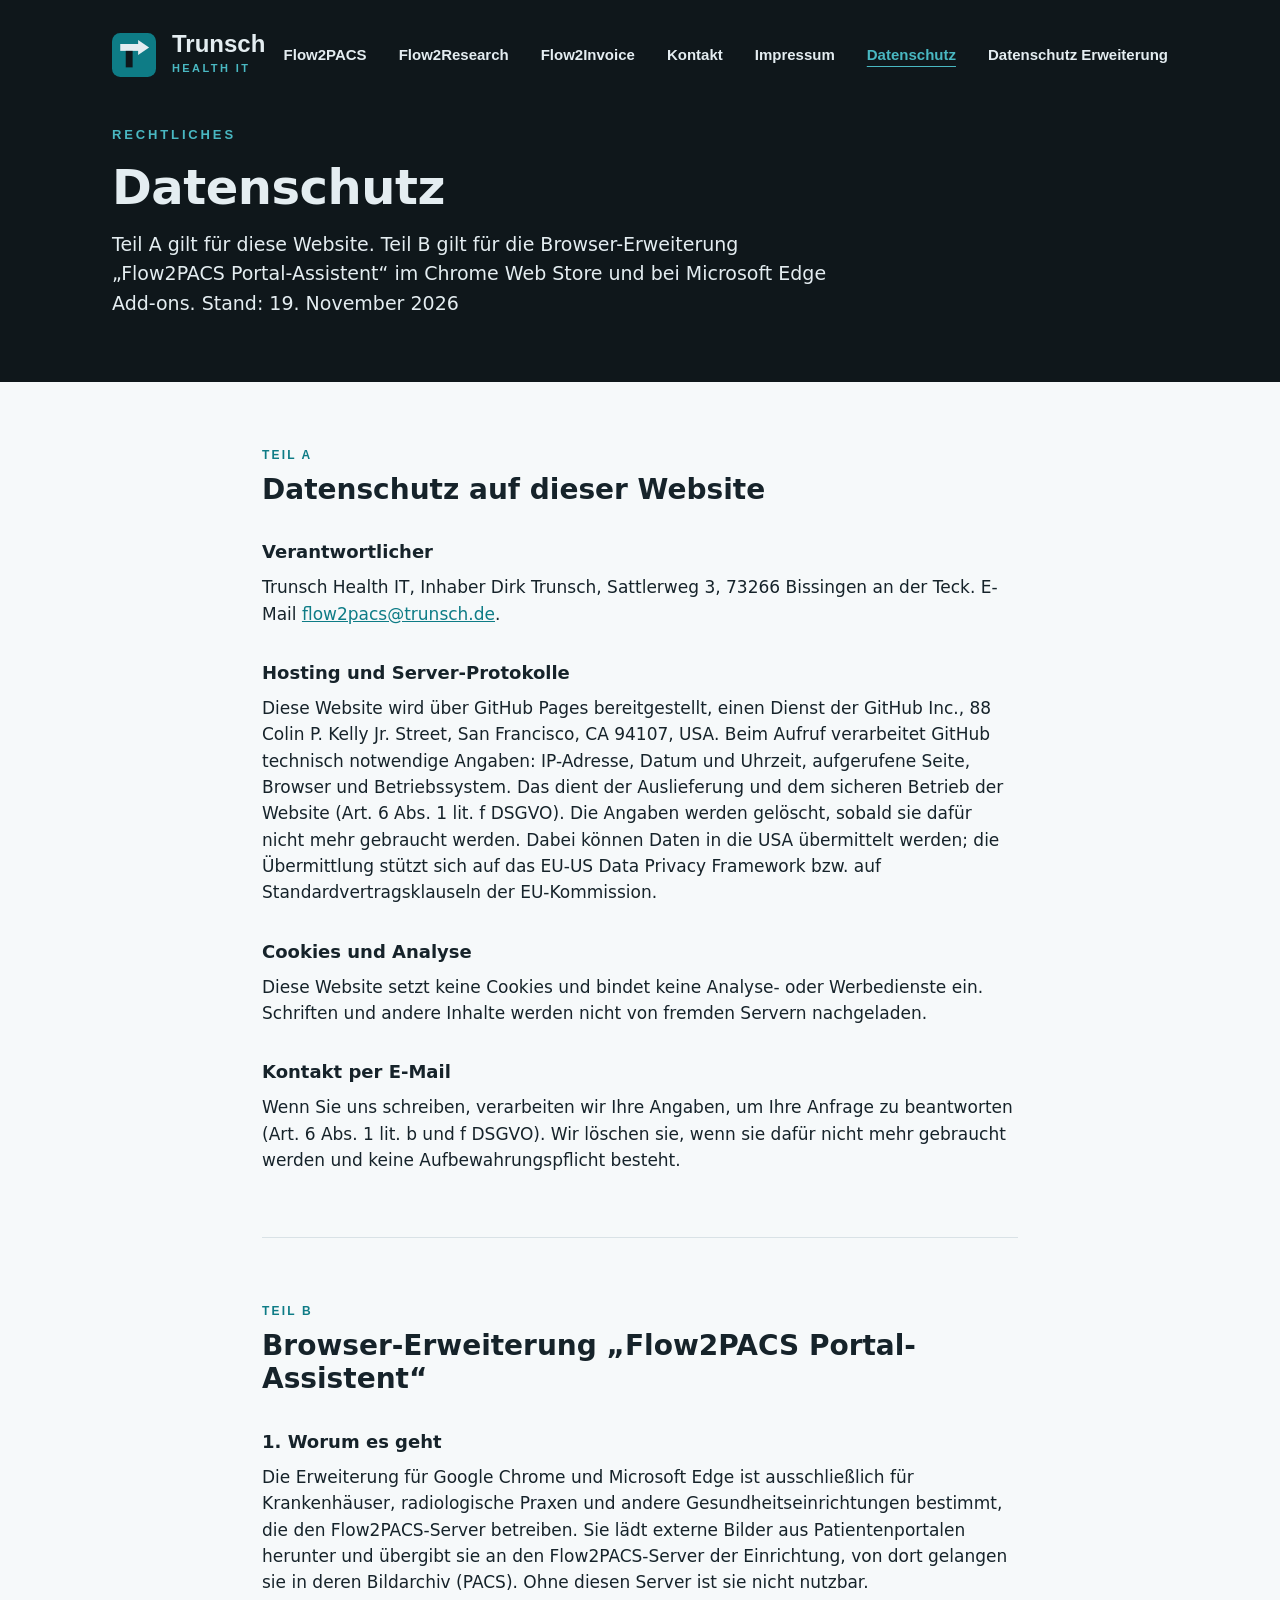
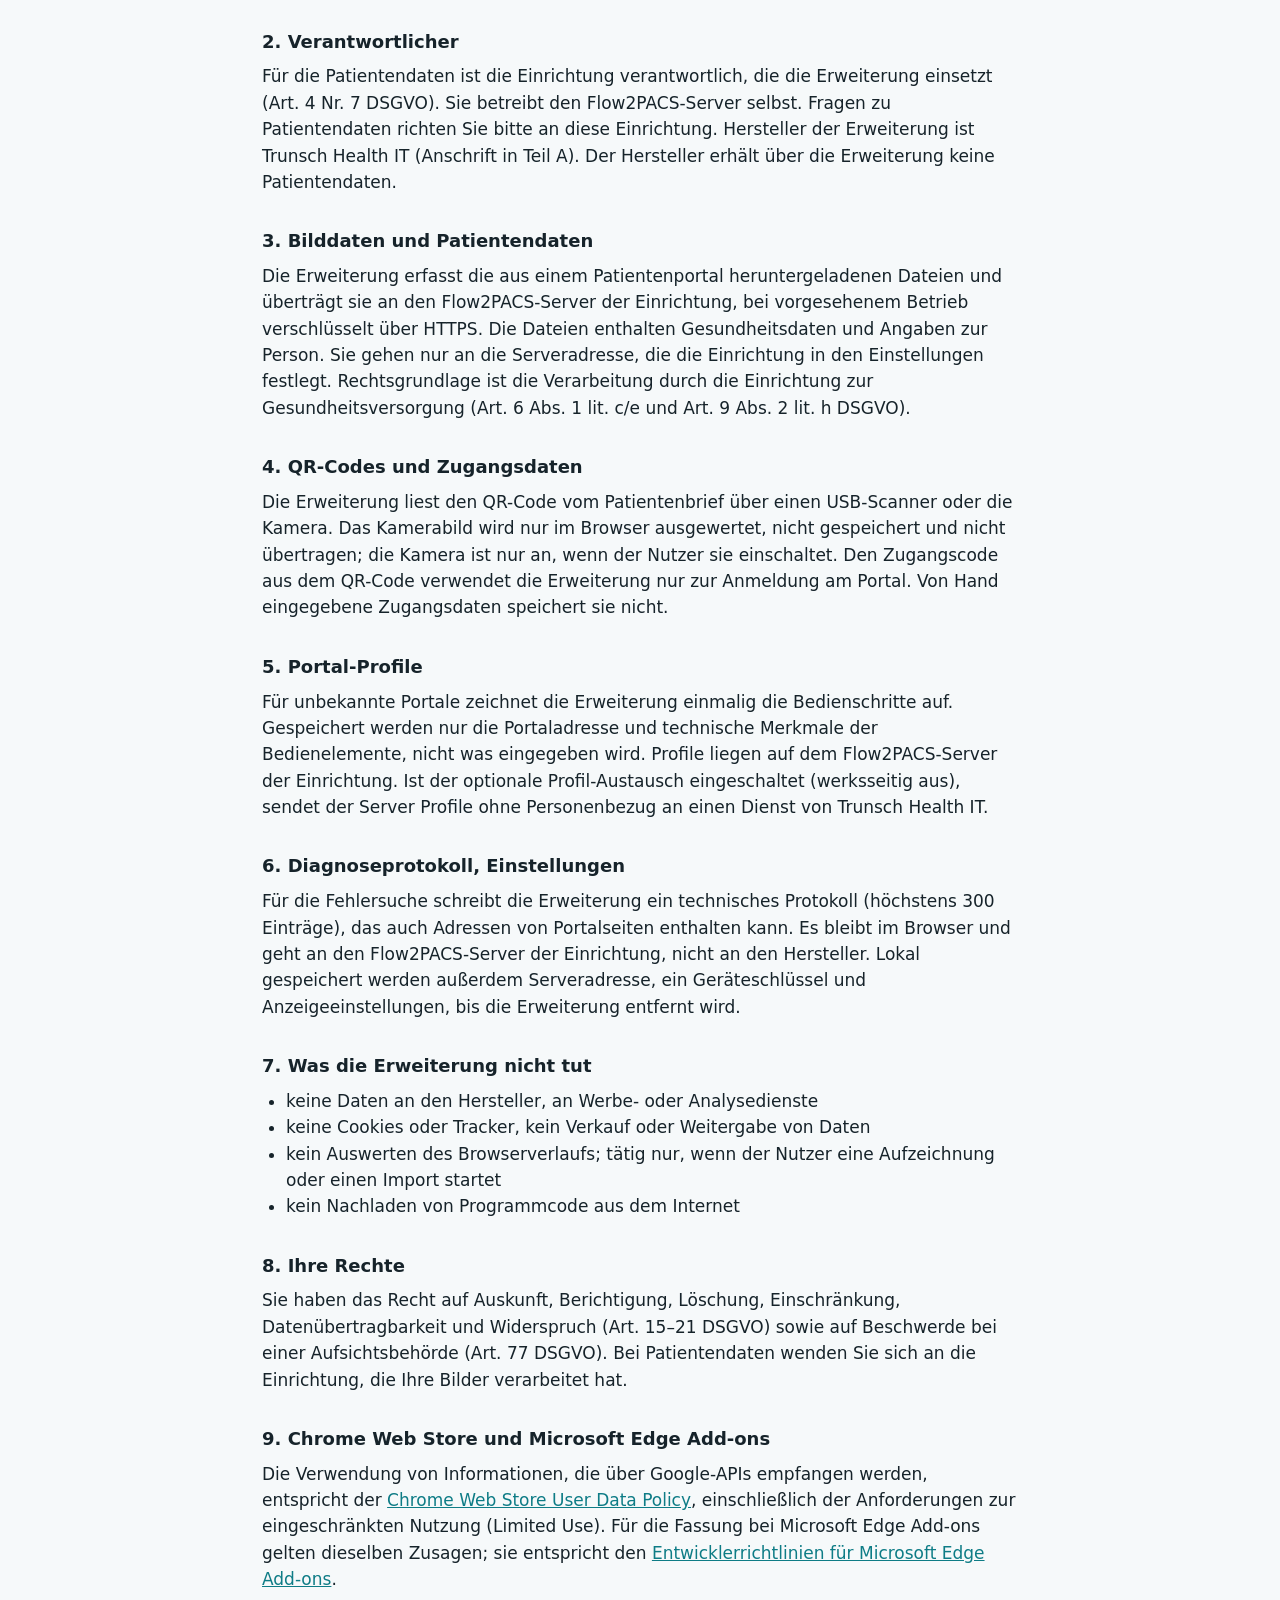
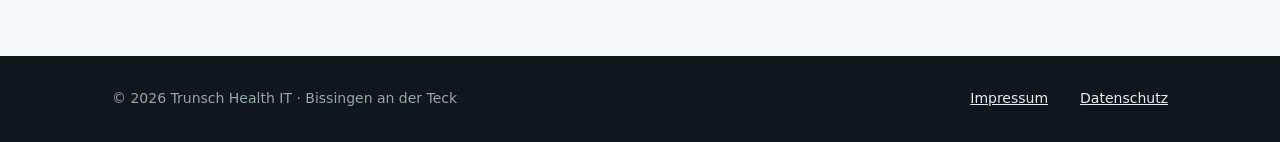
==== commit 7da251e9: "Webseite aufgeteilt: Flow2PACS-Hauptseite, eigene Seiten für Flow2Research und Flow2Invoice Navigati" ====
--- a/datenschutz.html
+++ b/datenschutz.html
@@ -12,8 +12,12 @@
 <div class="wrap leiste">
 <a class="marke" href="index.html"><svg viewBox="0 0 64 64" width="44" height="44" aria-hidden="true"><rect width="64" height="64" rx="12" fill="#0E7C86"/><rect x="12" y="16" width="28" height="10" fill="#E4EDF1"/><path d="M38 10 L54 21 L38 32 Z" fill="#E4EDF1"/><rect x="20" y="26" width="10" height="24" fill="#0F171B"/></svg><span><b>Trunsch</b><span>Health IT</span></span></a>
 <nav class="nav" aria-label="Hauptnavigation">
-<a href="index.html">Startseite</a>
+<a href="index.html">Flow2PACS</a>
+<a href="flow2research.html">Flow2Research</a>
+<a href="flow2invoice.html">Flow2Invoice</a>
+<a href="index.html#kontakt">Kontakt</a>
 <button type="button" class="linkknopf" data-impressum>Impressum</button>
+<a href="datenschutz.html" aria-current="page">Datenschutz</a>
 <a href="#erweiterung">Datenschutz Erweiterung</a>
 </nav>
 </div>
--- a/style.css
+++ b/style.css
@@ -73,3 +73,19 @@
 .schliessen{width:44px;height:44px;display:flex;align-items:center;justify-content:center;background:var(--chip);border:1px solid var(--line);border-radius:6px;color:var(--ink);cursor:pointer}
 :focus-visible{outline:2px solid var(--night-accent);outline-offset:2px}
 @media(max-width:640px){.nav{gap:8px 24px}.wrap{padding:24px 20px}.held{padding-bottom:40px}.produkt{padding-top:40px}.kontakt{padding:24px}}
+
+/* Animierte Illustrationen (Handzeichnungen Flow2PACS). Schrift nur für die Zeichnungen; wird erst geladen, wenn eine Zeichnung Text zeigt. */
+@font-face{font-family:"Caveat";src:url(illustrationen/caveat.woff2) format("woff2");font-weight:400 700;font-display:swap}
+.illu{margin:0;position:relative}
+.illu-gross{margin:0 0 32px}
+.illu-flaeche{aspect-ratio:16/9;background:#fff;border:1px solid var(--line);border-radius:8px;overflow:hidden}
+.illu-flaeche svg,.illu-flaeche img{display:block;width:100%;height:auto}
+.illu-knopf{position:absolute;right:12px;bottom:12px;min-height:44px;padding:0 16px;font:600 14px "Archivo","Segoe UI",system-ui,sans-serif;color:var(--ink);background:rgba(255,255,255,.92);border:1px solid var(--line);border-radius:6px;cursor:pointer}
+.illu-knopf:hover{color:var(--petrol)}
+
+/* Produktseiten: Verweis-Karten auf die anderen Produkte, aktive Seite in der Navigation */
+.nav a[aria-current="page"]{color:var(--night-accent);text-decoration:underline;text-underline-offset:6px}
+a.teaser{display:block;text-decoration:none;color:var(--ink)}
+a.teaser:hover{border-color:var(--petrol);color:var(--ink)}
+a.teaser .mehr{display:inline-block;margin-top:16px;font-family:"Archivo",sans-serif;font-weight:600;font-size:15px;color:var(--petrol)}
+a.teaser:hover .mehr{text-decoration:underline}
